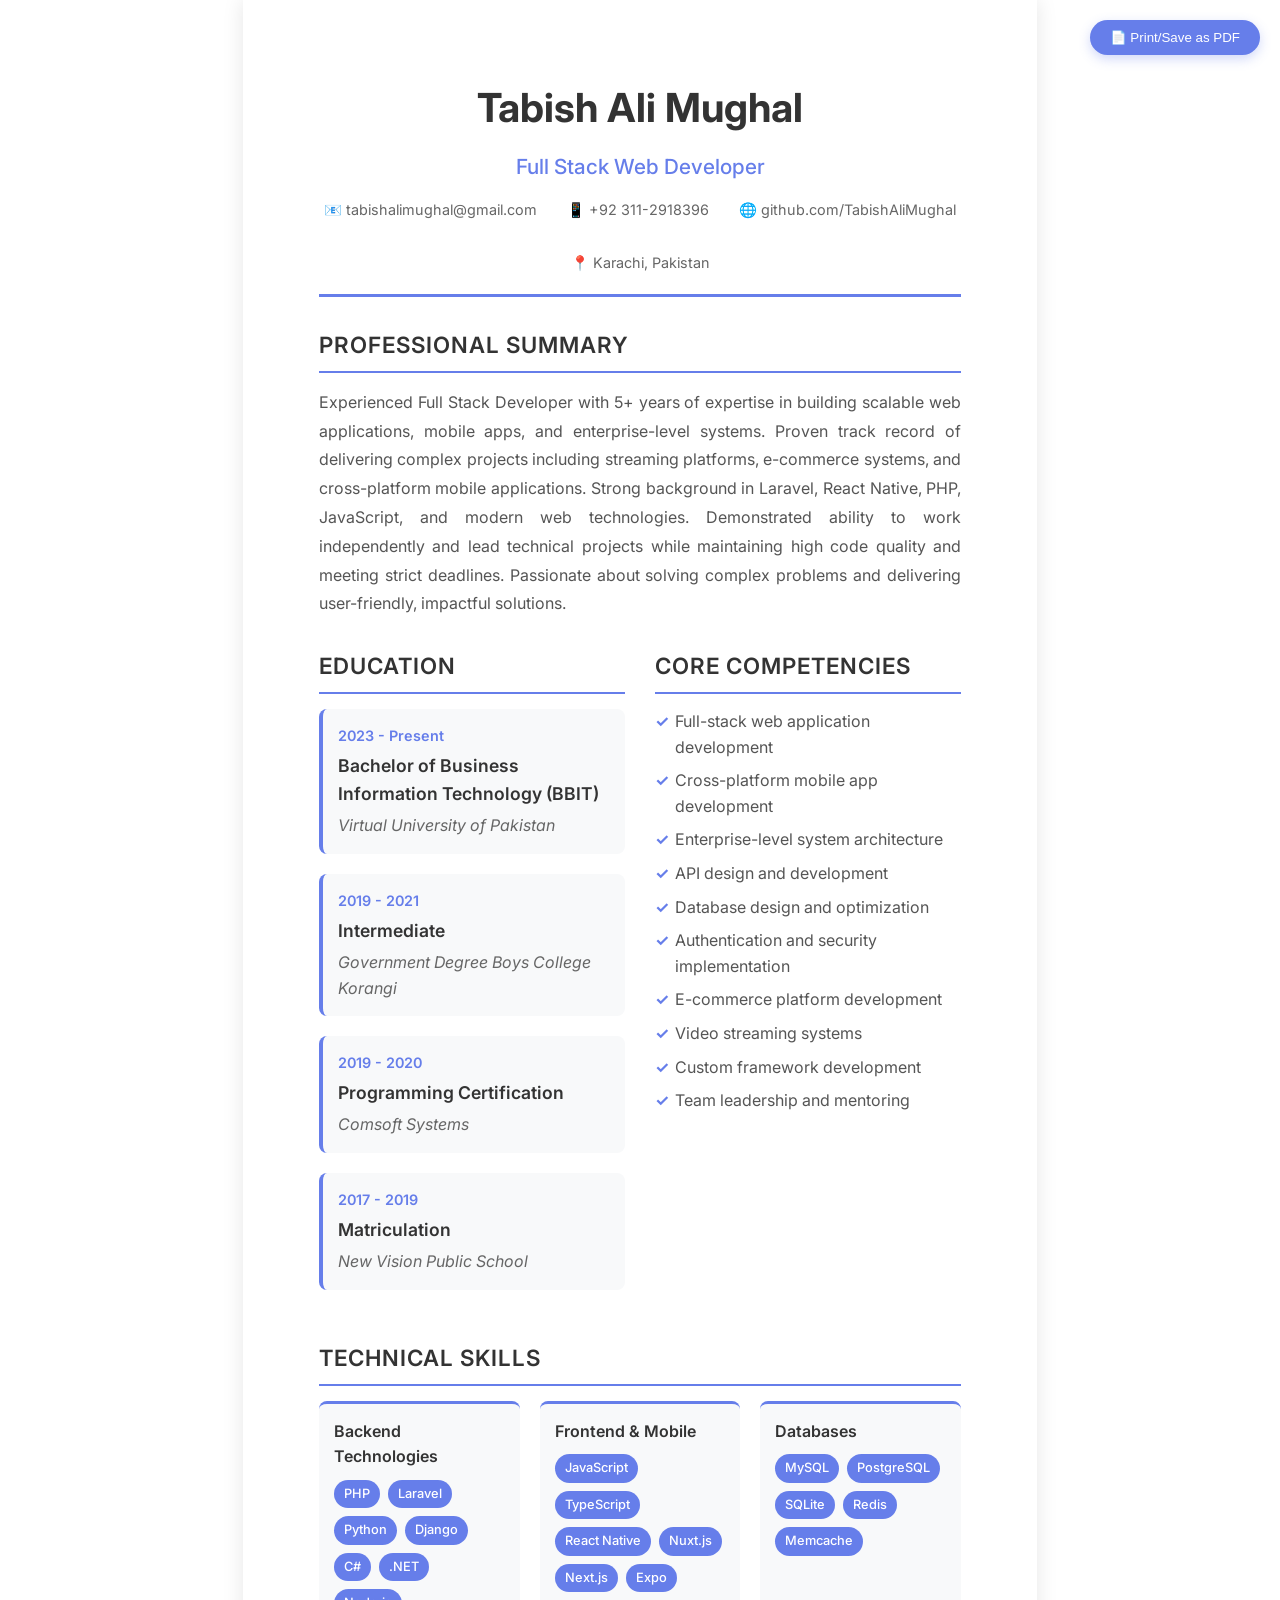
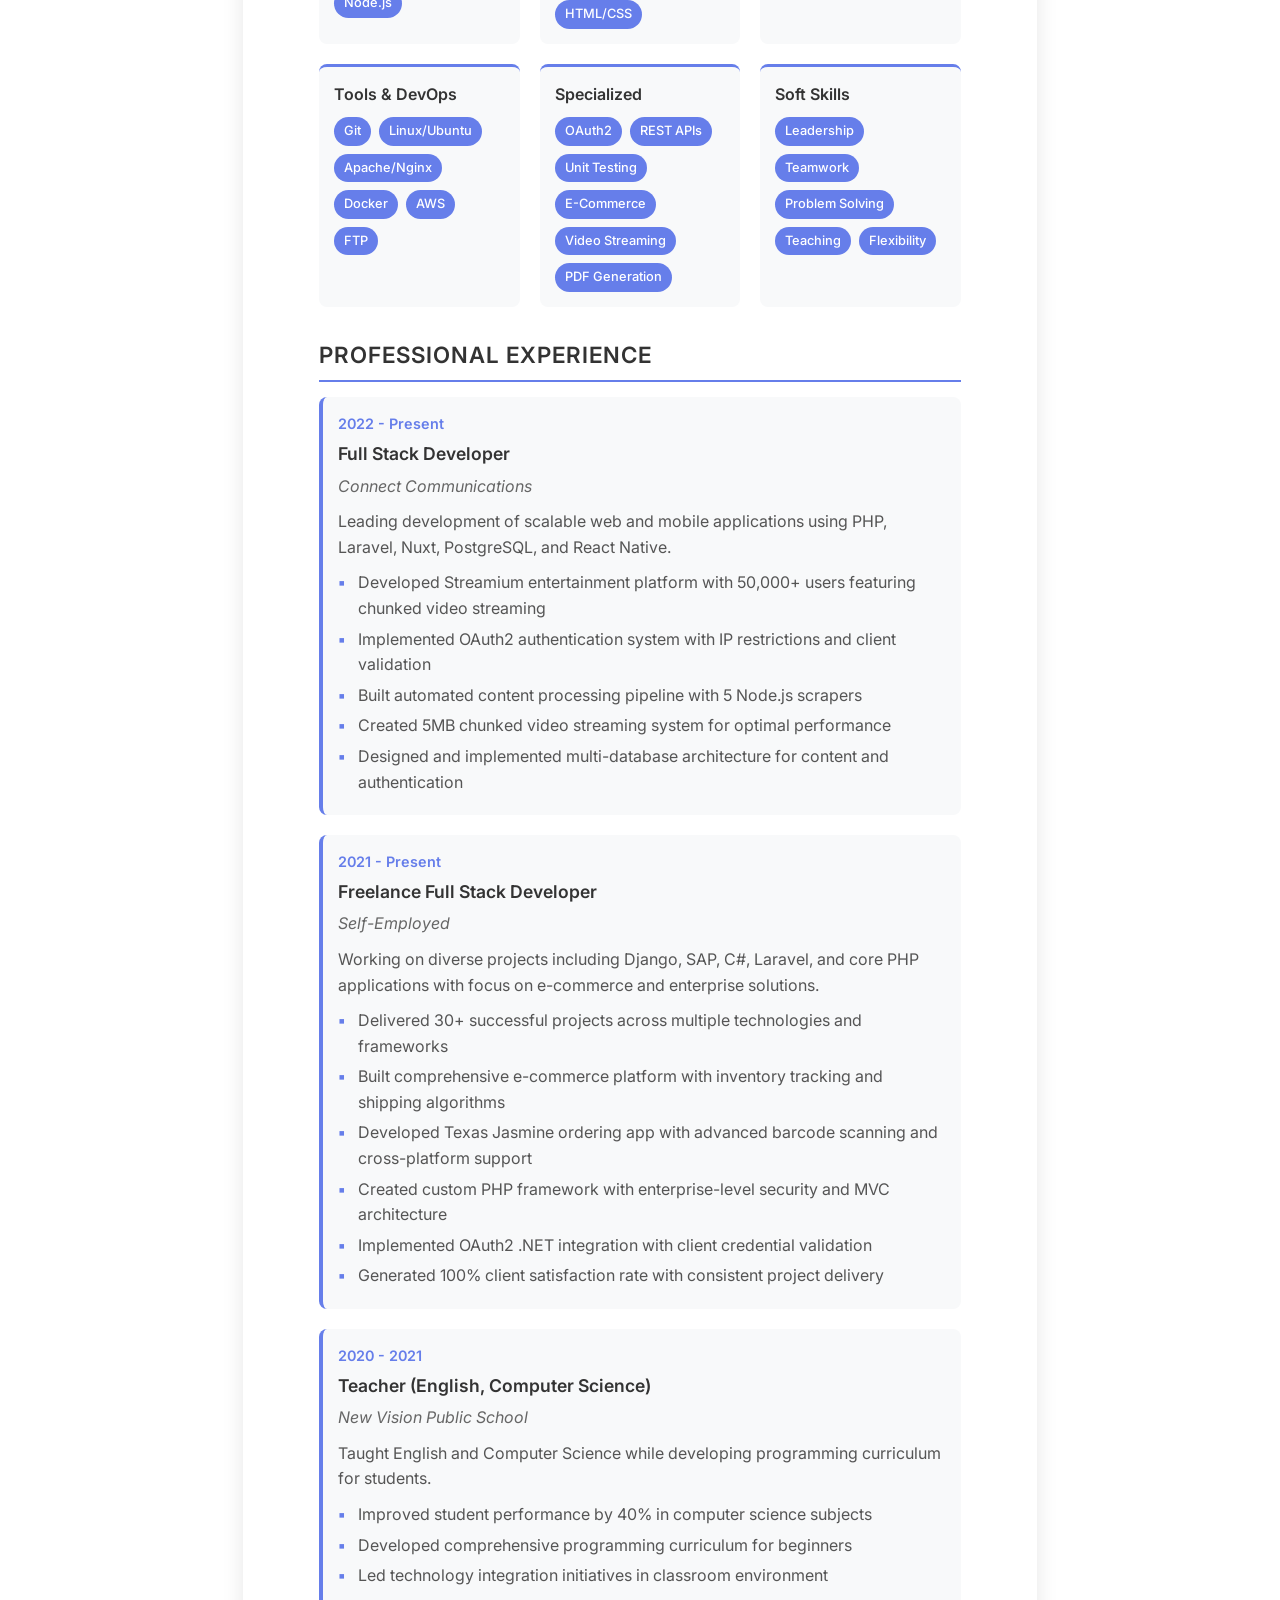
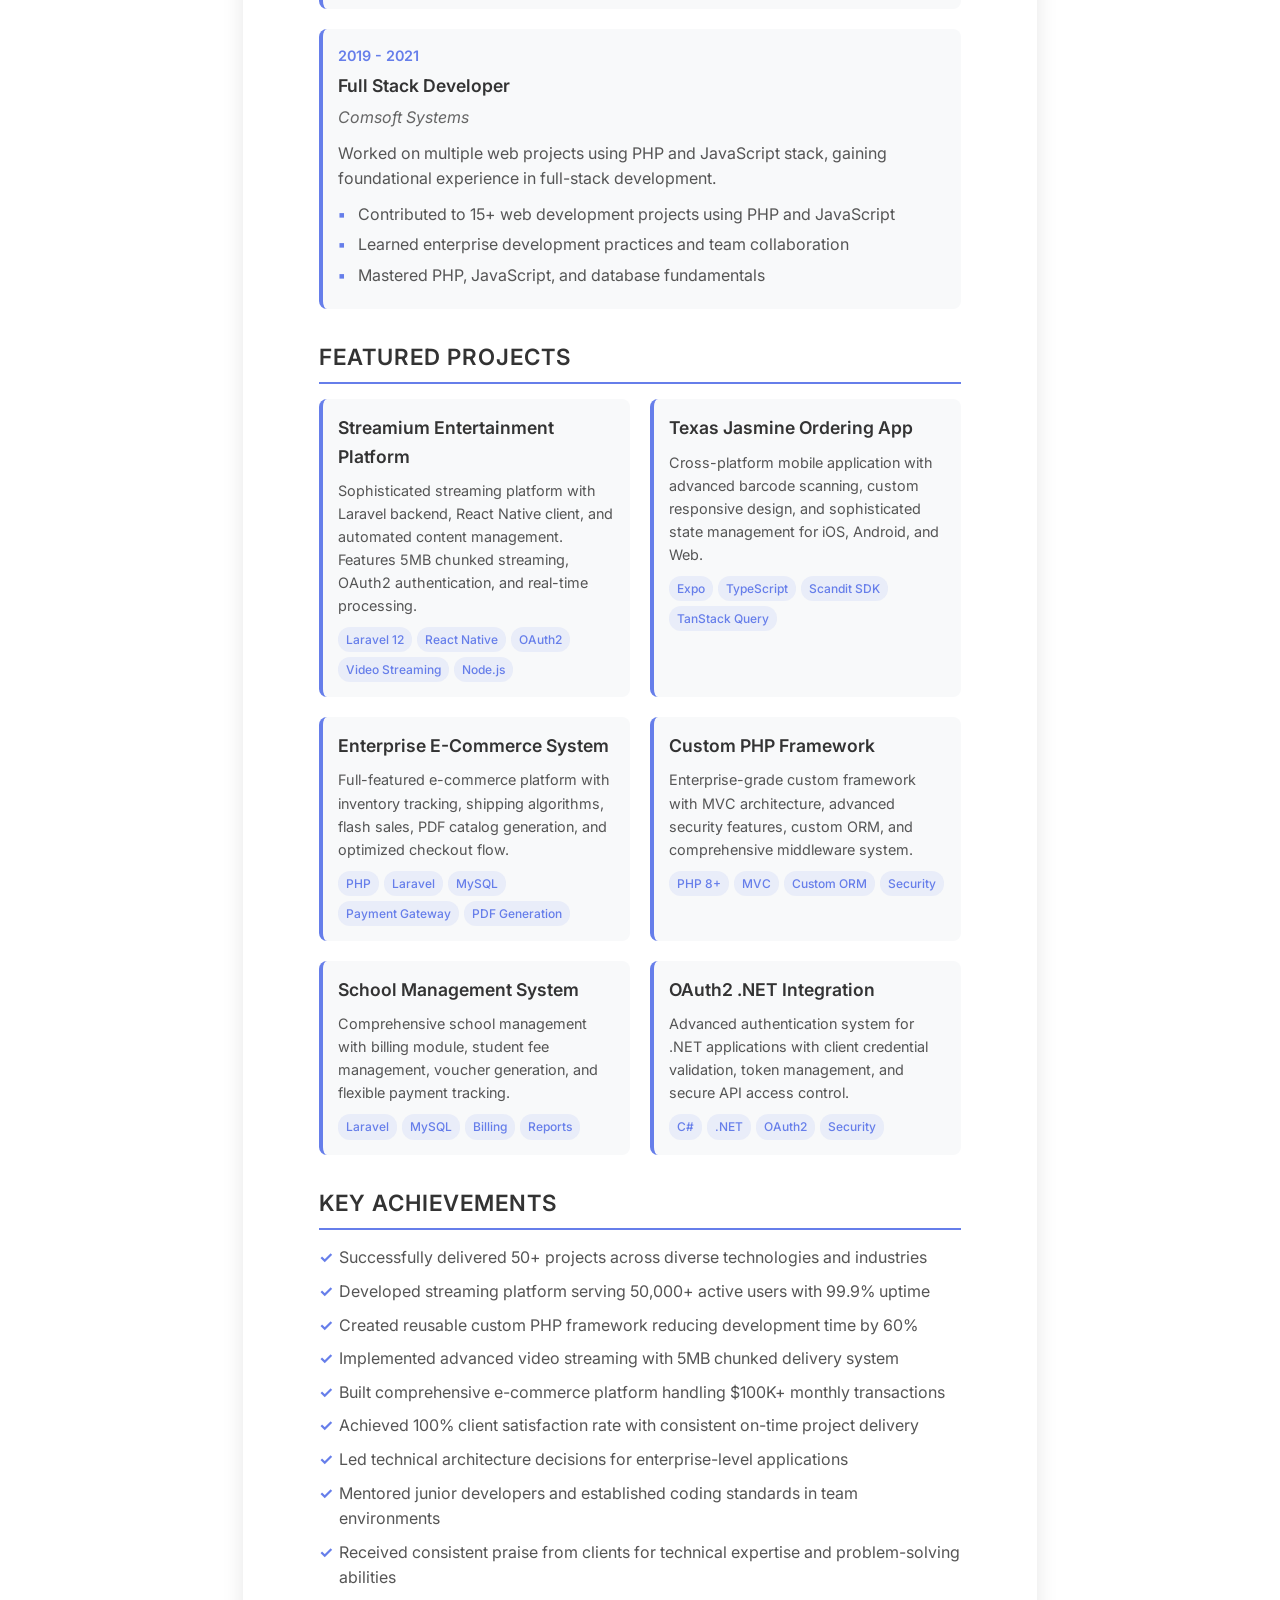
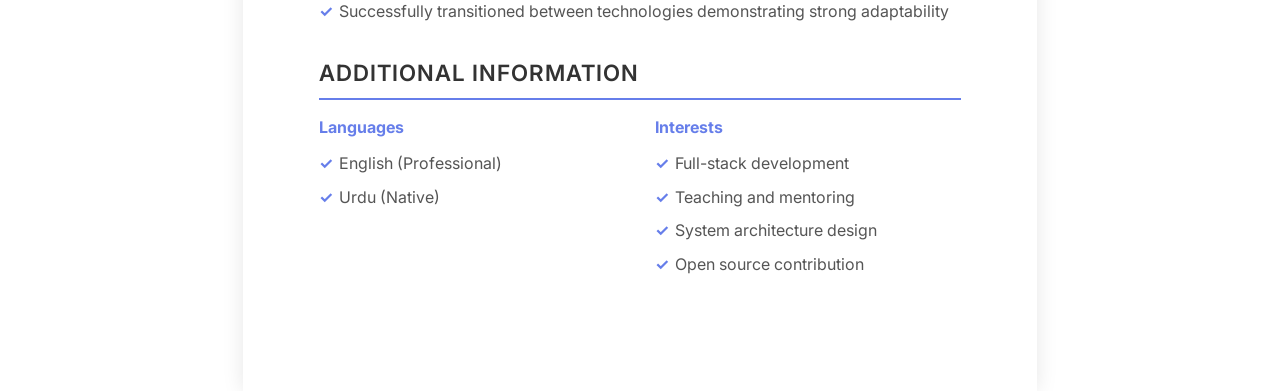
==== resume.html @ 5ed2a0ec "Add resume HTML file and email sending functionality - Created a responsive resume layout in HTML wi" ====
<!DOCTYPE html>
<html lang="en">
<head>
    <meta charset="UTF-8">
    <meta name="viewport" content="width=device-width, initial-scale=1.0">
    <title>Tabish Ali Mughal - Resume</title>
    <link href="https://fonts.googleapis.com/css2?family=Inter:wght@300;400;500;600;700&display=swap" rel="stylesheet">
    <style>
        * {
            margin: 0;
            padding: 0;
            box-sizing: border-box;
        }

        body {
            font-family: 'Inter', sans-serif;
            line-height: 1.6;
            color: #333;
            background: #fff;
        }

        .resume-container {
            max-width: 210mm;
            margin: 0 auto;
            padding: 20mm;
            background: white;
            box-shadow: 0 0 20px rgba(0, 0, 0, 0.1);
        }

        .resume-header {
            text-align: center;
            margin-bottom: 30px;
            padding-bottom: 20px;
            border-bottom: 3px solid #667eea;
        }

        .resume-name {
            font-size: 2.5rem;
            font-weight: 700;
            color: #333;
            margin-bottom: 10px;
        }

        .resume-title {
            font-size: 1.3rem;
            color: #667eea;
            font-weight: 500;
            margin-bottom: 15px;
        }

        .resume-contact {
            display: flex;
            justify-content: center;
            gap: 30px;
            flex-wrap: wrap;
            font-size: 0.9rem;
            color: #666;
        }

        .contact-item {
            display: flex;
            align-items: center;
            gap: 5px;
        }

        .section {
            margin-bottom: 30px;
        }

        .section-title {
            font-size: 1.4rem;
            font-weight: 600;
            color: #333;
            margin-bottom: 15px;
            padding-bottom: 8px;
            border-bottom: 2px solid #667eea;
            text-transform: uppercase;
            letter-spacing: 1px;
        }

        .profile-summary {
            font-size: 1rem;
            color: #555;
            line-height: 1.8;
            text-align: justify;
        }

        .two-column {
            display: grid;
            grid-template-columns: 1fr 1fr;
            gap: 30px;
        }

        .education-item,
        .experience-item {
            margin-bottom: 20px;
            padding: 15px;
            background: #f8f9fa;
            border-radius: 8px;
            border-left: 4px solid #667eea;
        }

        .education-period,
        .experience-period {
            font-weight: 600;
            color: #667eea;
            font-size: 0.9rem;
        }

        .education-degree,
        .experience-title {
            font-weight: 600;
            color: #333;
            font-size: 1.1rem;
            margin: 5px 0;
        }

        .education-institution,
        .experience-company {
            color: #666;
            font-style: italic;
        }

        .experience-description {
            margin-top: 10px;
            color: #555;
        }

        .experience-achievements {
            margin-top: 10px;
            padding-left: 0;
            list-style: none;
        }

        .experience-achievements li {
            position: relative;
            padding-left: 20px;
            margin-bottom: 5px;
            color: #555;
        }

        .experience-achievements li::before {
            content: '▪';
            position: absolute;
            left: 0;
            color: #667eea;
            font-weight: bold;
        }

        .skills-grid {
            display: grid;
            grid-template-columns: repeat(auto-fit, minmax(200px, 1fr));
            gap: 20px;
        }

        .skill-category {
            background: #f8f9fa;
            padding: 15px;
            border-radius: 8px;
            border-top: 3px solid #667eea;
        }

        .skill-category h4 {
            font-weight: 600;
            color: #333;
            margin-bottom: 10px;
            font-size: 1rem;
        }

        .skill-list {
            display: flex;
            flex-wrap: wrap;
            gap: 8px;
        }

        .skill-tag {
            background: #667eea;
            color: white;
            padding: 4px 10px;
            border-radius: 15px;
            font-size: 0.8rem;
            font-weight: 500;
        }

        .projects-grid {
            display: grid;
            grid-template-columns: 1fr 1fr;
            gap: 20px;
        }

        .project-item {
            background: #f8f9fa;
            padding: 15px;
            border-radius: 8px;
            border-left: 4px solid #667eea;
        }

        .project-title {
            font-weight: 600;
            color: #333;
            margin-bottom: 8px;
            font-size: 1.1rem;
        }

        .project-description {
            color: #555;
            margin-bottom: 10px;
            font-size: 0.9rem;
        }

        .project-tech {
            display: flex;
            flex-wrap: wrap;
            gap: 5px;
        }

        .tech-tag {
            background: rgba(102, 126, 234, 0.1);
            color: #667eea;
            padding: 3px 8px;
            border-radius: 12px;
            font-size: 0.75rem;
            font-weight: 500;
        }

        .achievements-list {
            list-style: none;
            padding: 0;
        }

        .achievements-list li {
            position: relative;
            padding-left: 20px;
            margin-bottom: 8px;
            color: #555;
        }

        .achievements-list li::before {
            content: '✓';
            position: absolute;
            left: 0;
            color: #667eea;
            font-weight: bold;
        }

        .download-btn {
            position: fixed;
            top: 20px;
            right: 20px;
            background: #667eea;
            color: white;
            padding: 10px 20px;
            border: none;
            border-radius: 25px;
            cursor: pointer;
            font-weight: 500;
            box-shadow: 0 4px 12px rgba(102, 126, 234, 0.3);
            transition: all 0.3s ease;
        }

        .download-btn:hover {
            background: #5a6fd8;
            transform: translateY(-2px);
        }

        @media print {
            @page {
                size: A4;
                margin: 15mm;
            }

            body {
                font-size: 12px;
            }
            .resume-container {
                box-shadow: none;
                margin: 0;
                padding: 15mm;
            }
            .download-btn {
                display: none;
            }

            .experience-item,
            .education-item,
            .project-card {
                margin-bottom: 15px;
            }

            .projects-grid {
                grid-template-columns: 1fr;
            }

            /* Allow natural page flow for sections */
            .section {
                margin-bottom: 20px;
            }

            .education-item,
            .skill-category,
            .experience-item,
            .project-item{
                page-break-inside: avoid;
                break-inside: avoid;
            }
        }

        @media (max-width: 768px) {
            .resume-container {
                padding: 15px;
                margin: 10px;
            }
            .two-column {
                grid-template-columns: 1fr;
            }
            .projects-grid {
                grid-template-columns: 1fr;
            }
            .resume-contact {
                flex-direction: column;
                gap: 10px;
            }
            .skills-grid {
                grid-template-columns: 1fr;
            }
        }
    </style>
</head>
<body>
    <button class="download-btn" onclick="window.print()">📄 Print/Save as PDF</button>

    <div class="resume-container">
        <!-- Header -->
        <div class="resume-header">
            <h1 class="resume-name">Tabish Ali Mughal</h1>
            <h2 class="resume-title">Full Stack Web Developer</h2>
            <div class="resume-contact">
                <div class="contact-item">📧 tabishalimughal@gmail.com</div>
                <div class="contact-item">📱 +92 311-2918396</div>
                <div class="contact-item">🌐 github.com/TabishAliMughal</div>
                <div class="contact-item">📍 Karachi, Pakistan</div>
            </div>
        </div>

        <!-- Professional Summary -->
        <div class="section">
            <h3 class="section-title">Professional Summary</h3>
            <p class="profile-summary">
                Experienced Full Stack Developer with 5+ years of expertise in building scalable web applications, mobile apps, and enterprise-level systems.
                Proven track record of delivering complex projects including streaming platforms, e-commerce systems, and cross-platform mobile applications.
                Strong background in Laravel, React Native, PHP, JavaScript, and modern web technologies. Demonstrated ability to work independently and
                lead technical projects while maintaining high code quality and meeting strict deadlines. Passionate about solving complex problems and
                delivering user-friendly, impactful solutions.
            </p>
        </div>

        <!-- Education & Experience -->
        <div class="two-column">
            <div class="section">
                <h3 class="section-title">Education</h3>
                <div class="education-item">
                    <div class="education-period">2023 - Present</div>
                    <div class="education-degree">Bachelor of Business Information Technology (BBIT)</div>
                    <div class="education-institution">Virtual University of Pakistan</div>
                </div>
                <div class="education-item">
                    <div class="education-period">2019 - 2021</div>
                    <div class="education-degree">Intermediate</div>
                    <div class="education-institution">Government Degree Boys College Korangi</div>
                </div>
                <div class="education-item">
                    <div class="education-period">2019 - 2020</div>
                    <div class="education-degree">Programming Certification</div>
                    <div class="education-institution">Comsoft Systems</div>
                </div>
                <div class="education-item">
                    <div class="education-period">2017 - 2019</div>
                    <div class="education-degree">Matriculation</div>
                    <div class="education-institution">New Vision Public School</div>
                </div>
            </div>

            <div class="section">
                <h3 class="section-title">Core Competencies</h3>
                <ul class="achievements-list">
                    <li>Full-stack web application development</li>
                    <li>Cross-platform mobile app development</li>
                    <li>Enterprise-level system architecture</li>
                    <li>API design and development</li>
                    <li>Database design and optimization</li>
                    <li>Authentication and security implementation</li>
                    <li>E-commerce platform development</li>
                    <li>Video streaming systems</li>
                    <li>Custom framework development</li>
                    <li>Team leadership and mentoring</li>
                </ul>
            </div>
        </div>


        <!-- Technical Skills -->
        <div class="section">
            <h3 class="section-title">Technical Skills</h3>
            <div class="skills-grid">
                <div class="skill-category">
                    <h4>Backend Technologies</h4>
                    <div class="skill-list">
                        <span class="skill-tag">PHP</span>
                        <span class="skill-tag">Laravel</span>
                        <span class="skill-tag">Python</span>
                        <span class="skill-tag">Django</span>
                        <span class="skill-tag">C#</span>
                        <span class="skill-tag">.NET</span>
                        <span class="skill-tag">Node.js</span>
                    </div>
                </div>
                <div class="skill-category">
                    <h4>Frontend & Mobile</h4>
                    <div class="skill-list">
                        <span class="skill-tag">JavaScript</span>
                        <span class="skill-tag">TypeScript</span>
                        <span class="skill-tag">React Native</span>
                        <span class="skill-tag">Nuxt.js</span>
                        <span class="skill-tag">Next.js</span>
                        <span class="skill-tag">Expo</span>
                        <span class="skill-tag">HTML/CSS</span>
                    </div>
                </div>
                <div class="skill-category">
                    <h4>Databases</h4>
                    <div class="skill-list">
                        <span class="skill-tag">MySQL</span>
                        <span class="skill-tag">PostgreSQL</span>
                        <span class="skill-tag">SQLite</span>
                        <span class="skill-tag">Redis</span>
                        <span class="skill-tag">Memcache</span>
                    </div>
                </div>
                <div class="skill-category">
                    <h4>Tools & DevOps</h4>
                    <div class="skill-list">
                        <span class="skill-tag">Git</span>
                        <span class="skill-tag">Linux/Ubuntu</span>
                        <span class="skill-tag">Apache/Nginx</span>
                        <span class="skill-tag">Docker</span>
                        <span class="skill-tag">AWS</span>
                        <span class="skill-tag">FTP</span>
                    </div>
                </div>
                <div class="skill-category">
                    <h4>Specialized</h4>
                    <div class="skill-list">
                        <span class="skill-tag">OAuth2</span>
                        <span class="skill-tag">REST APIs</span>
                        <span class="skill-tag">Unit Testing</span>
                        <span class="skill-tag">E-Commerce</span>
                        <span class="skill-tag">Video Streaming</span>
                        <span class="skill-tag">PDF Generation</span>
                    </div>
                </div>
                <div class="skill-category">
                    <h4>Soft Skills</h4>
                    <div class="skill-list">
                        <span class="skill-tag">Leadership</span>
                        <span class="skill-tag">Teamwork</span>
                        <span class="skill-tag">Problem Solving</span>
                        <span class="skill-tag">Teaching</span>
                        <span class="skill-tag">Flexibility</span>
                    </div>
                </div>
            </div>
        </div>

        <!-- Work Experience -->
        <div class="section">
            <h3 class="section-title">Professional Experience</h3>

            <div class="experience-item">
                <div class="experience-period">2022 - Present</div>
                <div class="experience-title">Full Stack Developer</div>
                <div class="experience-company">Connect Communications</div>
                <div class="experience-description">
                    Leading development of scalable web and mobile applications using PHP, Laravel, Nuxt, PostgreSQL, and React Native.
                </div>
                <ul class="experience-achievements">
                    <li>Developed Streamium entertainment platform with 50,000+ users featuring chunked video streaming</li>
                    <li>Implemented OAuth2 authentication system with IP restrictions and client validation</li>
                    <li>Built automated content processing pipeline with 5 Node.js scrapers</li>
                    <li>Created 5MB chunked video streaming system for optimal performance</li>
                    <li>Designed and implemented multi-database architecture for content and authentication</li>
                </ul>
            </div>

            <div class="experience-item">
                <div class="experience-period">2021 - Present</div>
                <div class="experience-title">Freelance Full Stack Developer</div>
                <div class="experience-company">Self-Employed</div>
                <div class="experience-description">
                    Working on diverse projects including Django, SAP, C#, Laravel, and core PHP applications with focus on e-commerce and enterprise solutions.
                </div>
                <ul class="experience-achievements">
                    <li>Delivered 30+ successful projects across multiple technologies and frameworks</li>
                    <li>Built comprehensive e-commerce platform with inventory tracking and shipping algorithms</li>
                    <li>Developed Texas Jasmine ordering app with advanced barcode scanning and cross-platform support</li>
                    <li>Created custom PHP framework with enterprise-level security and MVC architecture</li>
                    <li>Implemented OAuth2 .NET integration with client credential validation</li>
                    <li>Generated 100% client satisfaction rate with consistent project delivery</li>
                </ul>
            </div>

            <div class="experience-item">
                <div class="experience-period">2020 - 2021</div>
                <div class="experience-title">Teacher (English, Computer Science)</div>
                <div class="experience-company">New Vision Public School</div>
                <div class="experience-description">
                    Taught English and Computer Science while developing programming curriculum for students.
                </div>
                <ul class="experience-achievements">
                    <li>Improved student performance by 40% in computer science subjects</li>
                    <li>Developed comprehensive programming curriculum for beginners</li>
                    <li>Led technology integration initiatives in classroom environment</li>
                </ul>
            </div>

            <div class="experience-item">
                <div class="experience-period">2019 - 2021</div>
                <div class="experience-title">Full Stack Developer</div>
                <div class="experience-company">Comsoft Systems</div>
                <div class="experience-description">
                    Worked on multiple web projects using PHP and JavaScript stack, gaining foundational experience in full-stack development.
                </div>
                <ul class="experience-achievements">
                    <li>Contributed to 15+ web development projects using PHP and JavaScript</li>
                    <li>Learned enterprise development practices and team collaboration</li>
                    <li>Mastered PHP, JavaScript, and database fundamentals</li>
                </ul>
            </div>
        </div>

        <!-- Key Projects -->
        <div class="section">
            <h3 class="section-title">Featured Projects</h3>
            <div class="projects-grid">
                <div class="project-item">
                    <div class="project-title">Streamium Entertainment Platform</div>
                    <div class="project-description">
                        Sophisticated streaming platform with Laravel backend, React Native client, and automated content management.
                        Features 5MB chunked streaming, OAuth2 authentication, and real-time processing.
                    </div>
                    <div class="project-tech">
                        <span class="tech-tag">Laravel 12</span>
                        <span class="tech-tag">React Native</span>
                        <span class="tech-tag">OAuth2</span>
                        <span class="tech-tag">Video Streaming</span>
                        <span class="tech-tag">Node.js</span>
                    </div>
                </div>

                <div class="project-item">
                    <div class="project-title">Texas Jasmine Ordering App</div>
                    <div class="project-description">
                        Cross-platform mobile application with advanced barcode scanning, custom responsive design,
                        and sophisticated state management for iOS, Android, and Web.
                    </div>
                    <div class="project-tech">
                        <span class="tech-tag">Expo</span>
                        <span class="tech-tag">TypeScript</span>
                        <span class="tech-tag">Scandit SDK</span>
                        <span class="tech-tag">TanStack Query</span>
                    </div>
                </div>

                <div class="project-item">
                    <div class="project-title">Enterprise E-Commerce System</div>
                    <div class="project-description">
                        Full-featured e-commerce platform with inventory tracking, shipping algorithms,
                        flash sales, PDF catalog generation, and optimized checkout flow.
                    </div>
                    <div class="project-tech">
                        <span class="tech-tag">PHP</span>
                        <span class="tech-tag">Laravel</span>
                        <span class="tech-tag">MySQL</span>
                        <span class="tech-tag">Payment Gateway</span>
                        <span class="tech-tag">PDF Generation</span>
                    </div>
                </div>

                <div class="project-item">
                    <div class="project-title">Custom PHP Framework</div>
                    <div class="project-description">
                        Enterprise-grade custom framework with MVC architecture, advanced security features,
                        custom ORM, and comprehensive middleware system.
                    </div>
                    <div class="project-tech">
                        <span class="tech-tag">PHP 8+</span>
                        <span class="tech-tag">MVC</span>
                        <span class="tech-tag">Custom ORM</span>
                        <span class="tech-tag">Security</span>
                    </div>
                </div>

                <div class="project-item">
                    <div class="project-title">School Management System</div>
                    <div class="project-description">
                        Comprehensive school management with billing module, student fee management,
                        voucher generation, and flexible payment tracking.
                    </div>
                    <div class="project-tech">
                        <span class="tech-tag">Laravel</span>
                        <span class="tech-tag">MySQL</span>
                        <span class="tech-tag">Billing</span>
                        <span class="tech-tag">Reports</span>
                    </div>
                </div>

                <div class="project-item">
                    <div class="project-title">OAuth2 .NET Integration</div>
                    <div class="project-description">
                        Advanced authentication system for .NET applications with client credential validation,
                        token management, and secure API access control.
                    </div>
                    <div class="project-tech">
                        <span class="tech-tag">C#</span>
                        <span class="tech-tag">.NET</span>
                        <span class="tech-tag">OAuth2</span>
                        <span class="tech-tag">Security</span>
                    </div>
                </div>
            </div>
        </div>

        <!-- Key Achievements -->
        <div class="section">
            <h3 class="section-title">Key Achievements</h3>
            <ul class="achievements-list">
                <li>Successfully delivered 50+ projects across diverse technologies and industries</li>
                <li>Developed streaming platform serving 50,000+ active users with 99.9% uptime</li>
                <li>Created reusable custom PHP framework reducing development time by 60%</li>
                <li>Implemented advanced video streaming with 5MB chunked delivery system</li>
                <li>Built comprehensive e-commerce platform handling $100K+ monthly transactions</li>
                <li>Achieved 100% client satisfaction rate with consistent on-time project delivery</li>
                <li>Led technical architecture decisions for enterprise-level applications</li>
                <li>Mentored junior developers and established coding standards in team environments</li>
                <li>Received consistent praise from clients for technical expertise and problem-solving abilities</li>
                <li>Successfully transitioned between technologies demonstrating strong adaptability</li>
            </ul>
        </div>

        <!-- Additional Information -->
        <div class="section">
            <h3 class="section-title">Additional Information</h3>
            <div class="two-column">
                <div>
                    <h4 style="color: #667eea; margin-bottom: 10px;">Languages</h4>
                    <ul class="achievements-list">
                        <li>English (Professional)</li>
                        <li>Urdu (Native)</li>
                    </ul>
                </div>
                <div>
                    <h4 style="color: #667eea; margin-bottom: 10px;">Interests</h4>
                    <ul class="achievements-list">
                        <li>Full-stack development</li>
                        <li>Teaching and mentoring</li>
                        <li>System architecture design</li>
                        <li>Open source contribution</li>
                    </ul>
                </div>
            </div>
        </div>
    </div>

    <script>
        // Auto-generate PDF filename with current date
        document.addEventListener('DOMContentLoaded', function() {
            const downloadBtn = document.querySelector('.download-btn');
            downloadBtn.addEventListener('click', function() {
                setTimeout(() => {
                    document.title = 'Tabish_Ali_Mughal_Resume_' + new Date().toISOString().split('T')[0];
                }, 100);
            });
        });

        // Print styles optimization
        window.addEventListener('beforeprint', function() {
            document.title = 'Tabish_Ali_Mughal_Resume';
        });
    </script>
</body>
</html>
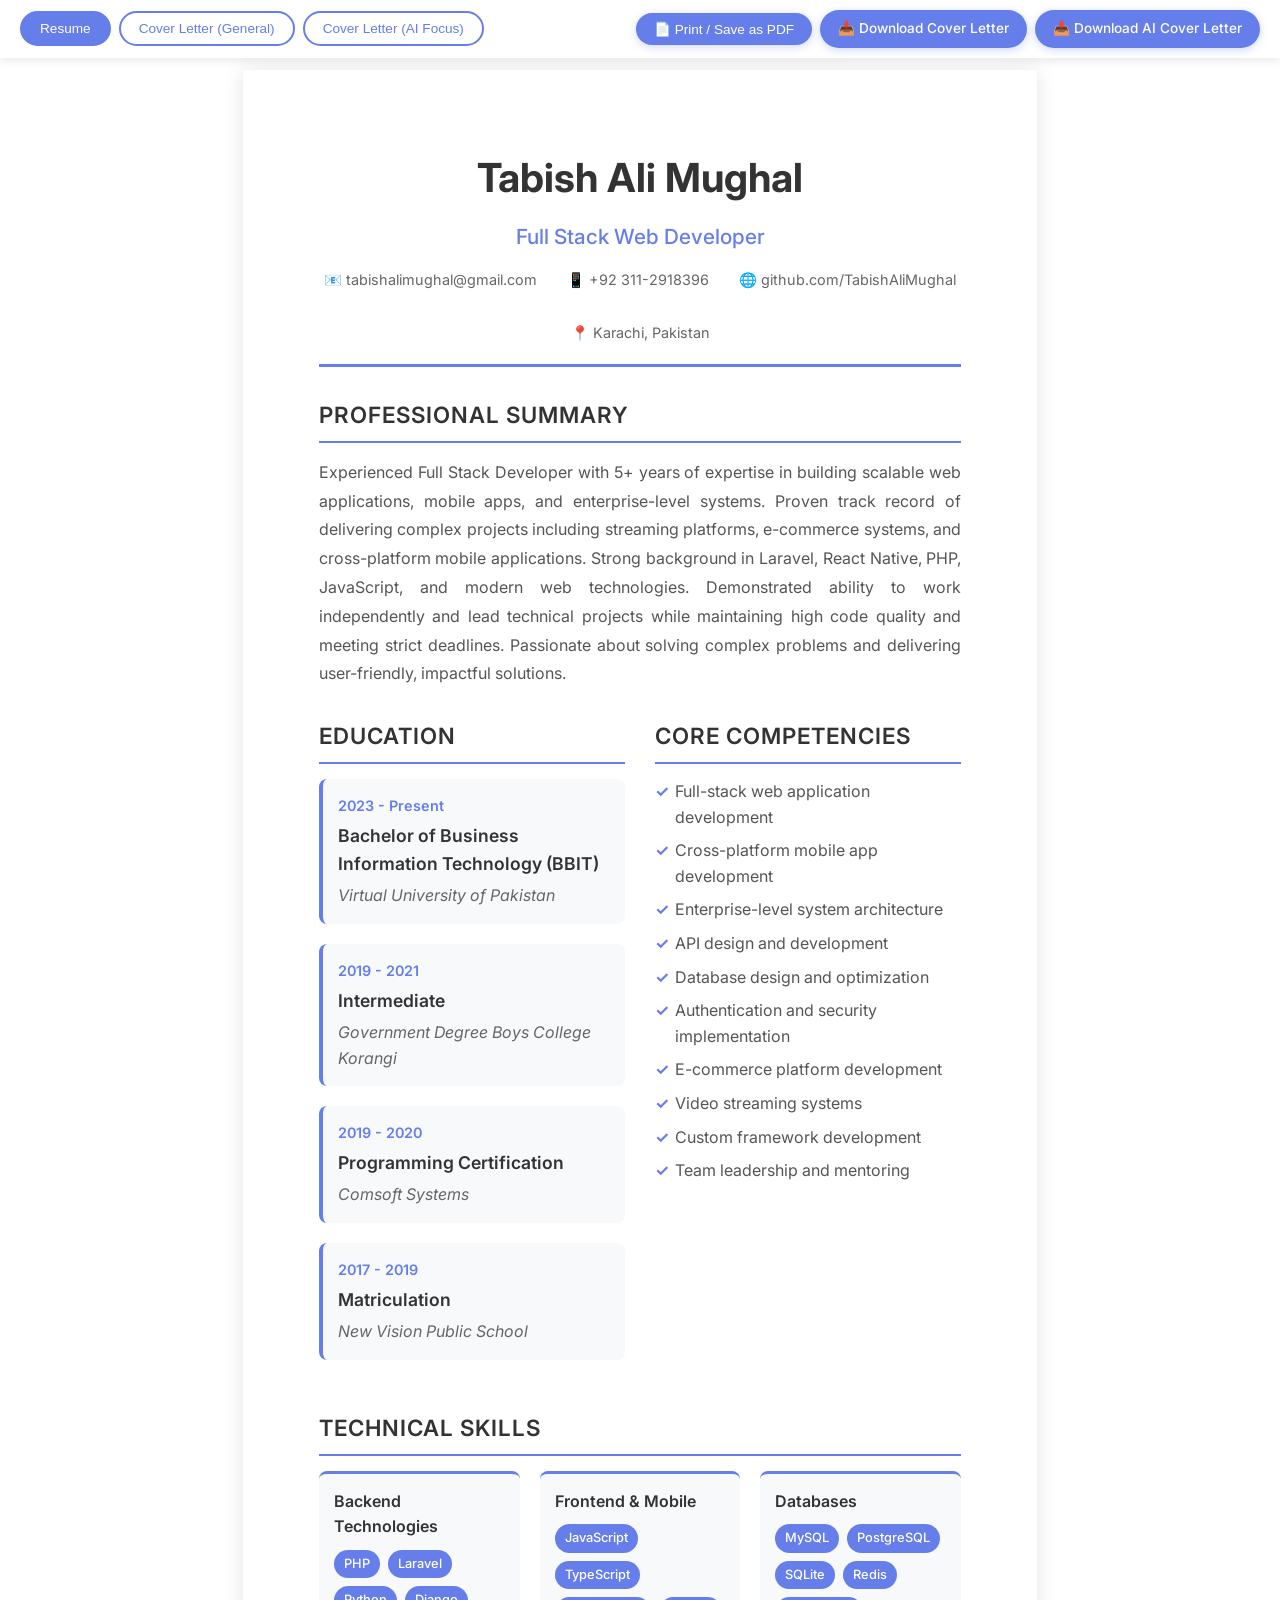
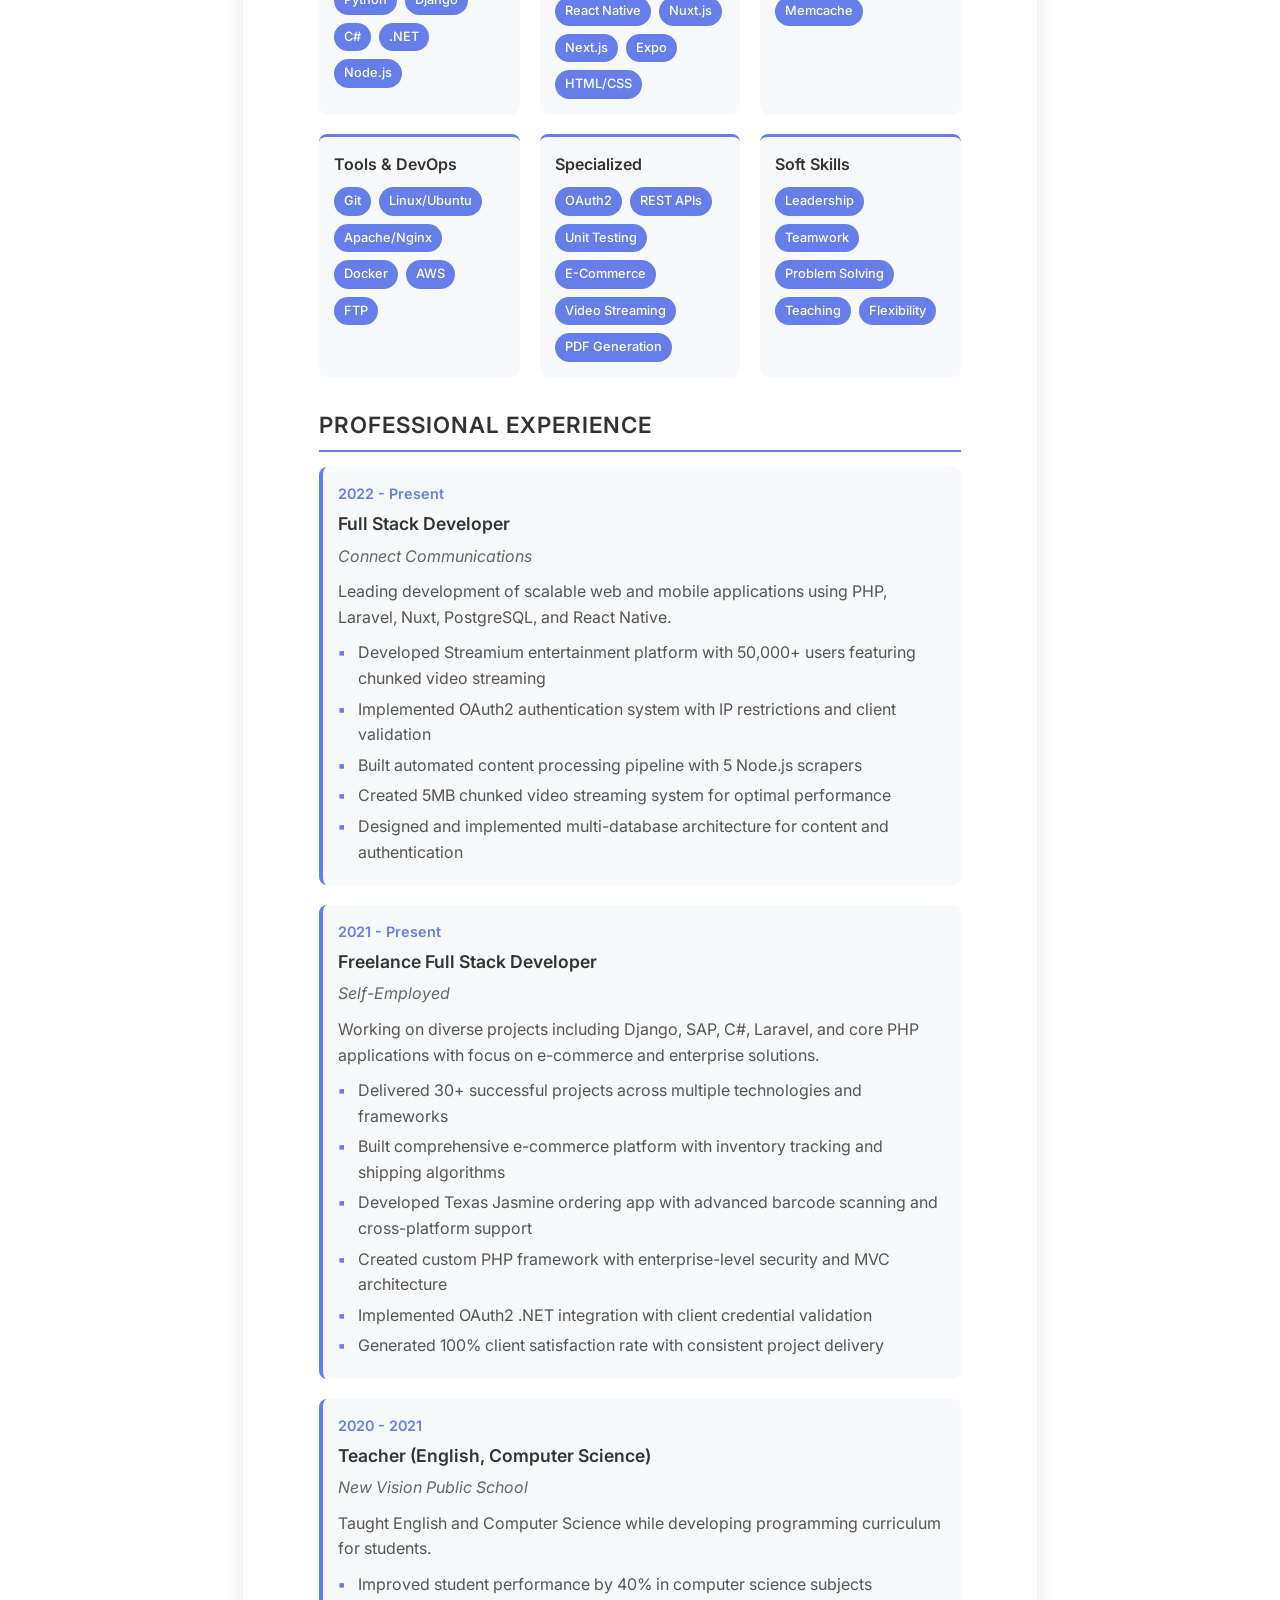
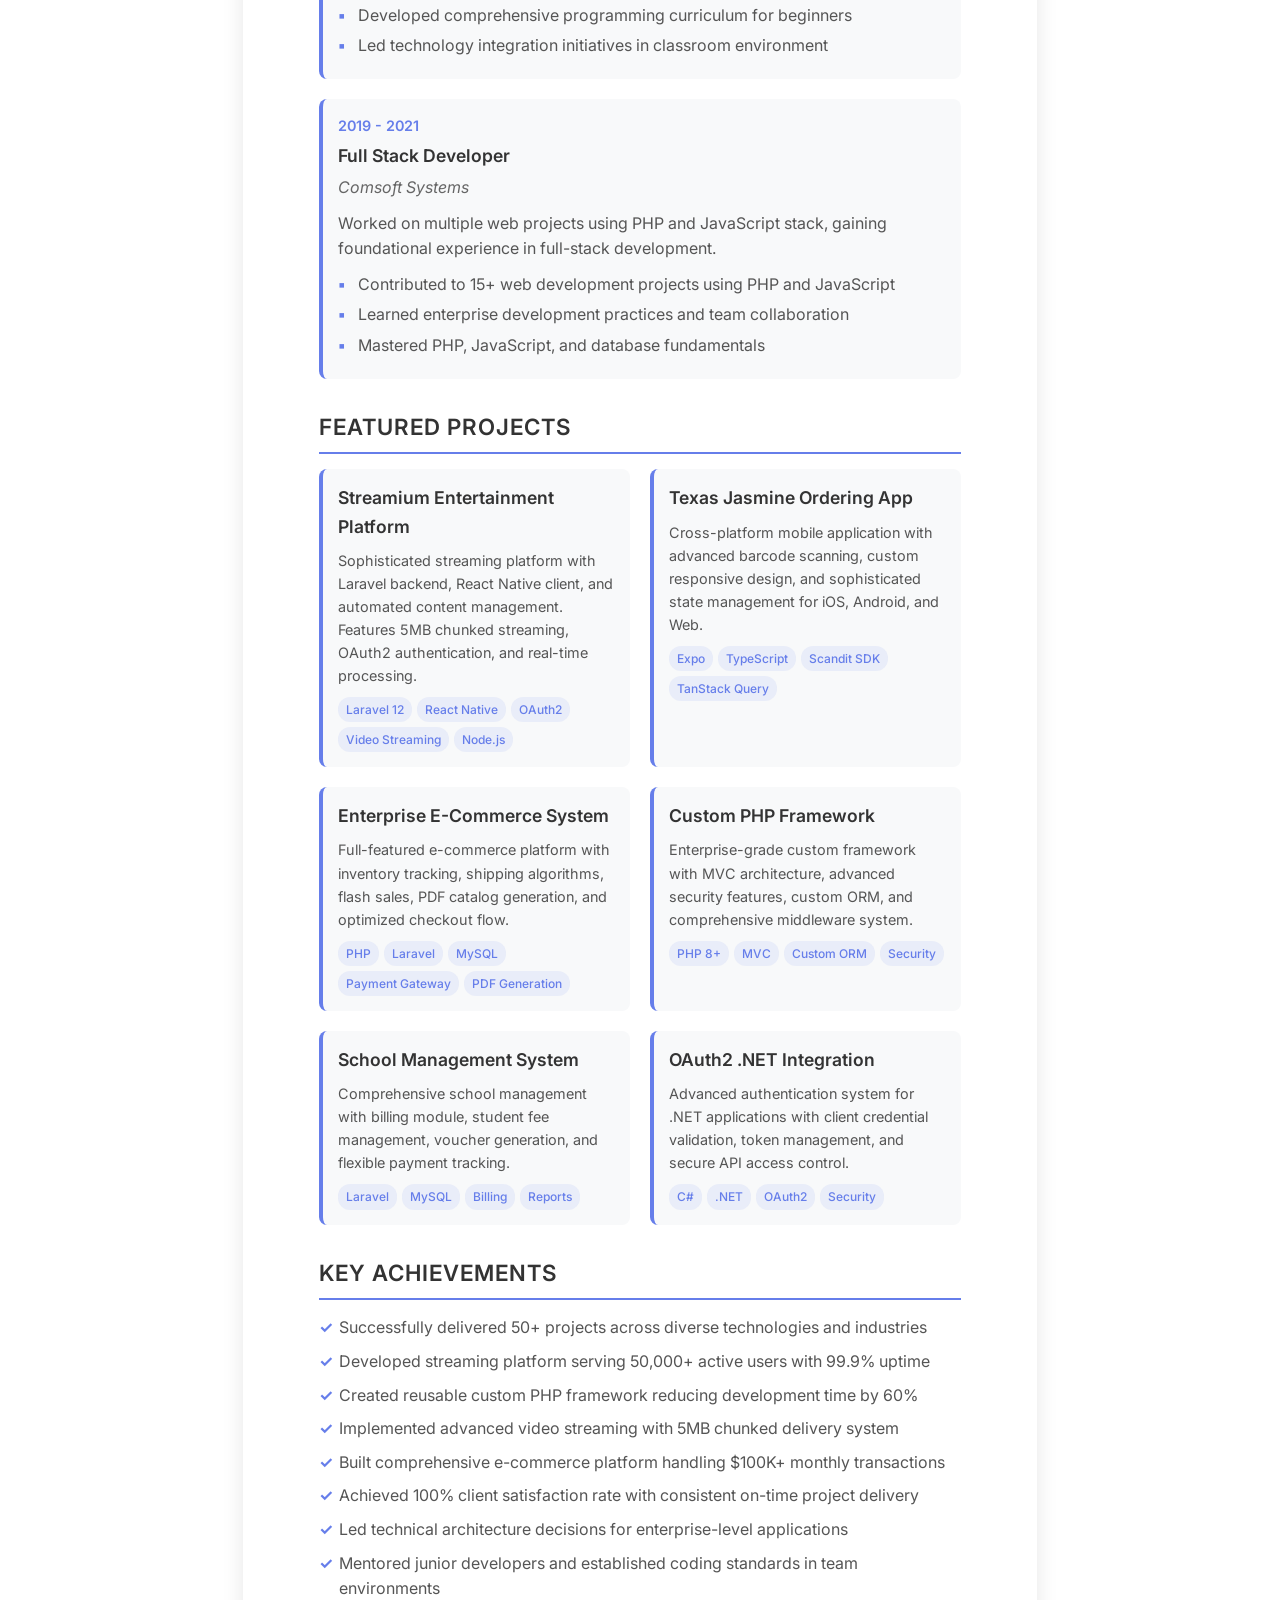
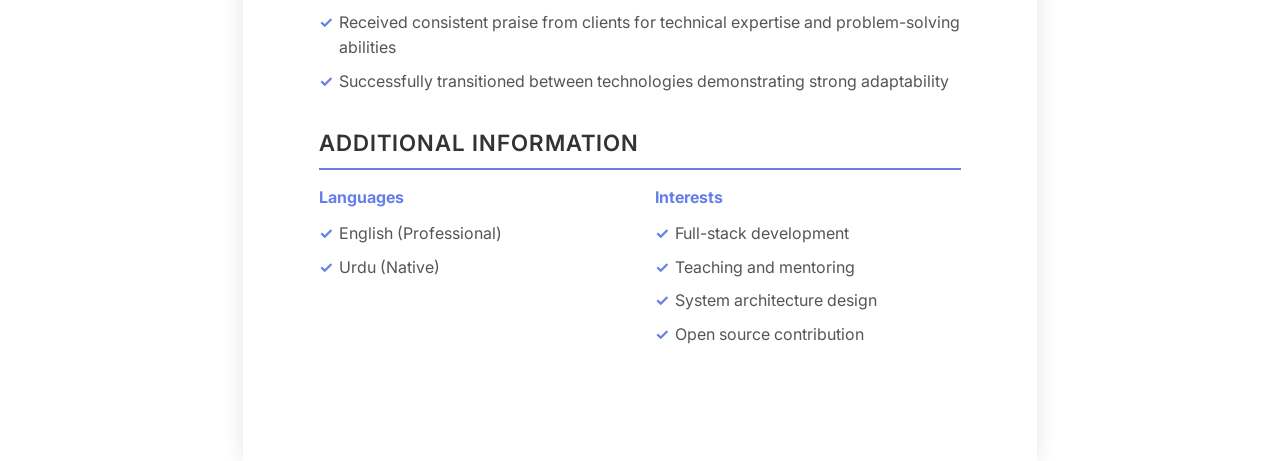
==== commit 3edbfdcb: "Add AI Usage section to index.html and enhance resume.html with tab navigation" ====
--- a/resume.html
+++ b/resume.html
@@ -263,7 +263,96 @@
             transform: translateY(-2px);
         }
 
+        /* Tab Navigation */
+        .top-action-bar {
+            position: fixed;
+            top: 0;
+            left: 0;
+            right: 0;
+            background: #fff;
+            z-index: 100;
+            display: flex;
+            justify-content: space-between;
+            align-items: center;
+            padding: 10px 20px;
+            box-shadow: 0 2px 10px rgba(0, 0, 0, 0.1);
+            flex-wrap: wrap;
+            gap: 10px;
+        }
+
+        .tab-buttons {
+            display: flex;
+            gap: 8px;
+        }
+
+        .tab-btn {
+            padding: 8px 18px;
+            border: 2px solid #667eea;
+            background: transparent;
+            color: #667eea;
+            border-radius: 20px;
+            cursor: pointer;
+            font-weight: 500;
+            font-size: 0.85rem;
+            transition: all 0.3s ease;
+        }
+
+        .tab-btn.active,
+        .tab-btn:hover {
+            background: #667eea;
+            color: white;
+        }
+
+        .action-buttons {
+            display: flex;
+            gap: 8px;
+            align-items: center;
+        }
+
+        .download-link {
+            text-decoration: none;
+            display: inline-block;
+            font-size: 0.85rem;
+        }
+
+        .tab-content {
+            display: none;
+            padding-top: 70px;
+        }
+
+        .tab-content.active {
+            display: block;
+        }
+
+        .download-btn {
+            position: static;
+            background: #667eea;
+            color: white;
+            padding: 8px 18px;
+            border: none;
+            border-radius: 20px;
+            cursor: pointer;
+            font-weight: 500;
+            font-size: 0.85rem;
+            box-shadow: 0 2px 8px rgba(102, 126, 234, 0.3);
+            transition: all 0.3s ease;
+        }
+
+        .download-btn:hover {
+            background: #5a6fd8;
+            transform: translateY(-1px);
+        }
+
         @media print {
+            .top-action-bar {
+                display: none;
+            }
+            .tab-content {
+                padding-top: 0;
+            }
+            .tab-content.active {
+                display: block;
+            }
             @page {
                 size: A4;
                 margin: 15mm;
@@ -321,14 +410,52 @@
                 gap: 10px;
             }
             .skills-grid {
-                grid-template-columns: 1fr;
+                grid-template-columns: 1fr !important;
+            }
+            .top-action-bar {
+                flex-direction: column;
+                align-items: flex-start;
+                padding: 8px 12px;
+            }
+            .tab-buttons {
+                flex-wrap: wrap;
+                gap: 5px;
+            }
+            .tab-btn {
+                font-size: 0.75rem;
+                padding: 6px 12px;
+            }
+            .action-buttons {
+                flex-wrap: wrap;
+                gap: 5px;
+            }
+            .download-btn {
+                font-size: 0.75rem;
+                padding: 6px 12px;
+            }
+            .tab-content {
+                padding-top: 140px;
             }
         }
     </style>
 </head>
 <body>
-    <button class="download-btn" onclick="window.print()">📄 Print/Save as PDF</button>
-
+    <!-- Top Action Bar -->
+    <div class="top-action-bar">
+        <div class="tab-buttons">
+            <button class="tab-btn active" onclick="switchTab('resume')">Resume</button>
+            <button class="tab-btn" onclick="switchTab('cover-letter-1')">Cover Letter (General)</button>
+            <button class="tab-btn" onclick="switchTab('cover-letter-2')">Cover Letter (AI Focus)</button>
+        </div>
+        <div class="action-buttons">
+            <button class="download-btn" onclick="window.print()">📄 Print / Save as PDF</button>
+            <a href="Cover Letter.pdf" download class="download-btn download-link">📥 Download Cover Letter</a>
+            <a href="Cover Letter (AI).pdf" download class="download-btn download-link">📥 Download AI Cover Letter</a>
+        </div>
+    </div>
+
+    <!-- RESUME TAB -->
+    <div id="tab-resume" class="tab-content active">
     <div class="resume-container">
         <!-- Header -->
         <div class="resume-header">
@@ -669,21 +796,288 @@
             </div>
         </div>
     </div>
+    </div>
+
+    <!-- COVER LETTER 1: Senior Full-Stack Developer -->
+    <div id="tab-cover-letter-1" class="tab-content">
+    <div class="resume-container cover-letter-container">
+        <div class="resume-header">
+            <h1 class="resume-name">Tabish Ali Mughal</h1>
+            <h2 class="resume-title">Senior Full-Stack Software Developer</h2>
+            <div class="resume-contact">
+                <div class="contact-item">📧 tabishalimughal@gmail.com</div>
+                <div class="contact-item">📱 +92 311-2918396</div>
+                <div class="contact-item">📍 Karachi, Pakistan</div>
+            </div>
+        </div>
+
+        <div class="section">
+            <h3 class="section-title">Application for Senior Full-Stack Software Developer Position</h3>
+            <p class="profile-summary">Dear Hiring Manager,</p>
+            <p class="profile-summary" style="margin-top: 15px;">
+                I am writing to apply for the Software Developer position. I am a highly motivated and results-driven
+                Full-Stack Developer with strong hands-on experience in designing, developing, and deploying
+                scalable web applications, backend systems, and API-driven platforms. I specialize in building clean,
+                efficient, secure, and maintainable software solutions that solve real-world business problems.
+            </p>
+        </div>
+
+        <div class="section">
+            <h3 class="section-title">Core Technical Skills</h3>
+            <div class="skills-grid" style="grid-template-columns: 1fr 1fr;">
+                <div class="skill-category">
+                    <h4>Backend</h4>
+                    <div class="skill-list">
+                        <span class="skill-tag">PHP</span>
+                        <span class="skill-tag">Laravel</span>
+                        <span class="skill-tag">Custom MVC</span>
+                        <span class="skill-tag">Python</span>
+                        <span class="skill-tag">Django</span>
+                        <span class="skill-tag">REST APIs</span>
+                        <span class="skill-tag">OAuth2</span>
+                    </div>
+                </div>
+                <div class="skill-category">
+                    <h4>Frontend</h4>
+                    <div class="skill-list">
+                        <span class="skill-tag">JavaScript</span>
+                        <span class="skill-tag">Nuxt.js</span>
+                        <span class="skill-tag">Vue.js</span>
+                        <span class="skill-tag">HTML5</span>
+                        <span class="skill-tag">CSS3</span>
+                        <span class="skill-tag">Bootstrap</span>
+                    </div>
+                </div>
+                <div class="skill-category">
+                    <h4>Databases</h4>
+                    <div class="skill-list">
+                        <span class="skill-tag">MySQL</span>
+                        <span class="skill-tag">PostgreSQL</span>
+                        <span class="skill-tag">Query Optimization</span>
+                        <span class="skill-tag">Indexing</span>
+                    </div>
+                </div>
+                <div class="skill-category">
+                    <h4>Architecture & DevOps</h4>
+                    <div class="skill-list">
+                        <span class="skill-tag">MVC</span>
+                        <span class="skill-tag">API-first</span>
+                        <span class="skill-tag">Microservices</span>
+                        <span class="skill-tag">Multi-tenant</span>
+                        <span class="skill-tag">VPS</span>
+                        <span class="skill-tag">Linux</span>
+                    </div>
+                </div>
+                <div class="skill-category">
+                    <h4>Integrations</h4>
+                    <div class="skill-list">
+                        <span class="skill-tag">QuickBooks API</span>
+                        <span class="skill-tag">WhatsApp (Baileys)</span>
+                        <span class="skill-tag">Facebook API</span>
+                        <span class="skill-tag">Instagram API</span>
+                        <span class="skill-tag">Messenger API</span>
+                    </div>
+                </div>
+                <div class="skill-category">
+                    <h4>Security & Auth</h4>
+                    <div class="skill-list">
+                        <span class="skill-tag">OAuth2 Flows</span>
+                        <span class="skill-tag">JWT</span>
+                        <span class="skill-tag">Token Rotation</span>
+                        <span class="skill-tag">RBAC</span>
+                    </div>
+                </div>
+            </div>
+        </div>
+
+        <div class="section">
+            <h3 class="section-title">Custom PHP Framework</h3>
+            <p class="profile-summary">
+                I have designed and developed my own lightweight MVC architecture framework using pure PHP, focusing heavily on:
+            </p>
+            <ul class="achievements-list" style="margin-top: 10px;">
+                <li>Performance optimization</li>
+                <li>Clean separation of concerns</li>
+                <li>Dynamic variable-driven routing and controllers</li>
+                <li>Flexible configuration handling</li>
+                <li>Lightweight ORM-style database abstraction</li>
+            </ul>
+            <p class="profile-summary" style="margin-top: 10px;">
+                This framework allows rapid development, cleaner code structure, and efficient runtime
+                performance, especially for complex business logic and API systems.
+            </p>
+        </div>
+
+        <div class="section">
+            <h3 class="section-title">Selected Projects</h3>
+            <div class="experience-item">
+                <div class="experience-title">Texas Jasmine — texasjasmine.com</div>
+                <div class="experience-description">
+                    A full-scale business website and backend system designed for performance, security, and scalability.
+                </div>
+                <ul class="experience-achievements">
+                    <li>Custom backend architecture</li>
+                    <li>Secure authentication flows</li>
+                    <li>Optimized database queries</li>
+                    <li>Clean frontend integration</li>
+                    <li>Performance-focused implementation</li>
+                </ul>
+            </div>
+            <div class="experience-item">
+                <div class="experience-title">World Deal Traders — worlddealtraders.com</div>
+                <div class="experience-description">
+                    A complete business platform including order processing, customer management, and accounting workflows.
+                </div>
+                <ul class="experience-achievements">
+                    <li>Full-stack development</li>
+                    <li>Backend API design</li>
+                    <li>Secure authentication and user role management</li>
+                    <li>Accounting & system automation integration</li>
+                    <li>Performance and security optimization</li>
+                </ul>
+            </div>
+        </div>
+
+        <div class="section">
+            <h3 class="section-title">Additional Project Experience</h3>
+            <ul class="achievements-list">
+                <li><strong>School Management System:</strong> Multi-tenant architecture, OAuth-based authentication, PostgreSQL backend, API-driven design</li>
+                <li><strong>WhatsApp Automation Platform:</strong> Message interception, automated replies, and workflow processing (Custom)</li>
+                <li><strong>Facebook, Messenger & Instagram Integration:</strong> Unified inbox system, API-based automation, token handling</li>
+                <li><strong>QuickBooks Integration:</strong> Orders, products, inventory sync, invoice management, and accounting automation</li>
+            </ul>
+        </div>
+
+        <div class="section">
+            <h3 class="section-title">Development Philosophy</h3>
+            <ul class="achievements-list">
+                <li>Clean and scalable architecture</li>
+                <li>Maintainable and reusable code</li>
+                <li>High security standards</li>
+                <li>Performance optimization</li>
+                <li>Long-term system stability</li>
+            </ul>
+            <p class="profile-summary" style="margin-top: 15px;">
+                I am comfortable handling full project lifecycles independently — from planning and architecture to
+                deployment and optimization — and I also work very effectively in team-based environments.
+            </p>
+            <p class="profile-summary" style="margin-top: 15px;">
+                I am confident that my technical depth, architectural understanding, and problem-solving mindset
+                will allow me to contribute significant value to your organization. I would welcome the opportunity
+                to discuss how I can help build and scale your systems.
+            </p>
+        </div>
+
+        <div class="section" style="text-align: left; margin-top: 30px;">
+            <p class="profile-summary">Thank you for your time and consideration.</p>
+            <p class="profile-summary" style="margin-top: 20px;">
+                Best regards,<br>
+                <strong>Tabish Ali Mughal</strong><br>
+                Senior Full-Stack Software Developer<br>
+                Karachi, Pakistan
+            </p>
+        </div>
+    </div>
+    </div>
+
+    <!-- COVER LETTER 2: AI-Enhanced Development -->
+    <div id="tab-cover-letter-2" class="tab-content">
+    <div class="resume-container cover-letter-container">
+        <div class="resume-header">
+            <h1 class="resume-name">Tabish Ali Mughal</h1>
+            <h2 class="resume-title">Experienced Developer Leveraging AI for Efficient Engineering</h2>
+            <div class="resume-contact">
+                <div class="contact-item">📧 tabishalimughal@gmail.com</div>
+                <div class="contact-item">📱 +92 311-2918396</div>
+                <div class="contact-item">📍 Karachi, Pakistan</div>
+            </div>
+        </div>
+
+        <div class="section">
+            <h3 class="section-title">Cover Letter</h3>
+            <p class="profile-summary">Dear Hiring Manager,</p>
+            <p class="profile-summary" style="margin-top: 15px;">
+                I am writing to express my interest in the position at your company. As a software developer
+                with strong experience in modern development stacks, I continuously focus on improving
+                both productivity and code quality — and one of the ways I achieve that is through the
+                efficient, responsible use of AI tools in my daily workflow.
+            </p>
+            <p class="profile-summary" style="margin-top: 15px;">
+                I actively use AI-powered development tools, including Claude Code (Pro subscription), as
+                productivity accelerators. I leverage AI to speed up repetitive tasks, explore alternative
+                implementations, generate boilerplate, and quickly analyze documentation or edge cases.
+                However, I do not rely on AI blindly. I treat it as a collaborative assistant — not a
+                replacement for engineering judgment. I rigorously review, test, refactor, and optimize any
+                AI-generated output to ensure it meets production standards, scalability requirements, and
+                security best practices.
+            </p>
+            <p class="profile-summary" style="margin-top: 15px;">
+                AI tools, like any developer resource, can occasionally produce inaccuracies. My strength lies
+                in recognizing those gaps quickly. Because of my solid understanding of programming
+                fundamentals, system design, and debugging practices, I am able to validate outputs
+                efficiently and refine them into reliable, maintainable solutions.
+            </p>
+        </div>
+
+        <div class="section">
+            <h3 class="section-title">This Balanced Approach Allows Me To</h3>
+            <ul class="achievements-list">
+                <li>Deliver features faster without compromising quality</li>
+                <li>Rapidly prototype and iterate</li>
+                <li>Reduce development time on routine tasks</li>
+                <li>Focus more deeply on architecture, optimization, and business logic</li>
+            </ul>
+        </div>
+
+        <div class="section">
+            <p class="profile-summary">
+                In today's evolving development landscape, I believe the most effective engineers are those
+                who know how to combine strong fundamentals with intelligent tool usage. I take pride in
+                being adaptable, efficient, and continuously learning — using AI to enhance performance
+                while maintaining full ownership of my code.
+            </p>
+            <p class="profile-summary" style="margin-top: 15px;">
+                I would welcome the opportunity to bring this mindset and technical expertise to your team.
+            </p>
+            <p class="profile-summary" style="margin-top: 15px;">
+                Thank you for your time and consideration.
+            </p>
+        </div>
+
+        <div class="section" style="text-align: left; margin-top: 30px;">
+            <p class="profile-summary">
+                Sincerely,<br>
+                <strong>Tabish Ali Mughal</strong>
+            </p>
+        </div>
+    </div>
+    </div>
 
     <script>
-        // Auto-generate PDF filename with current date
-        document.addEventListener('DOMContentLoaded', function() {
-            const downloadBtn = document.querySelector('.download-btn');
-            downloadBtn.addEventListener('click', function() {
-                setTimeout(() => {
-                    document.title = 'Tabish_Ali_Mughal_Resume_' + new Date().toISOString().split('T')[0];
-                }, 100);
-            });
+        // Tab switching
+        function switchTab(tabName) {
+            document.querySelectorAll('.tab-content').forEach(tab => tab.classList.remove('active'));
+            document.querySelectorAll('.tab-btn').forEach(btn => btn.classList.remove('active'));
+
+            document.getElementById('tab-' + tabName).classList.add('active');
+            event.target.classList.add('active');
+            window.scrollTo(0, 0);
+        }
+
+        // Print styles optimization - set title based on active tab
+        window.addEventListener('beforeprint', function() {
+            const activeTab = document.querySelector('.tab-content.active');
+            if (activeTab.id === 'tab-resume') {
+                document.title = 'Tabish_Ali_Mughal_Resume';
+            } else if (activeTab.id === 'tab-cover-letter-1') {
+                document.title = 'Tabish_Ali_Mughal_Cover_Letter';
+            } else {
+                document.title = 'Tabish_Ali_Mughal_Cover_Letter_AI';
+            }
         });
 
-        // Print styles optimization
-        window.addEventListener('beforeprint', function() {
-            document.title = 'Tabish_Ali_Mughal_Resume';
+        window.addEventListener('afterprint', function() {
+            document.title = 'Tabish Ali Mughal - Resume';
         });
     </script>
 </body>
